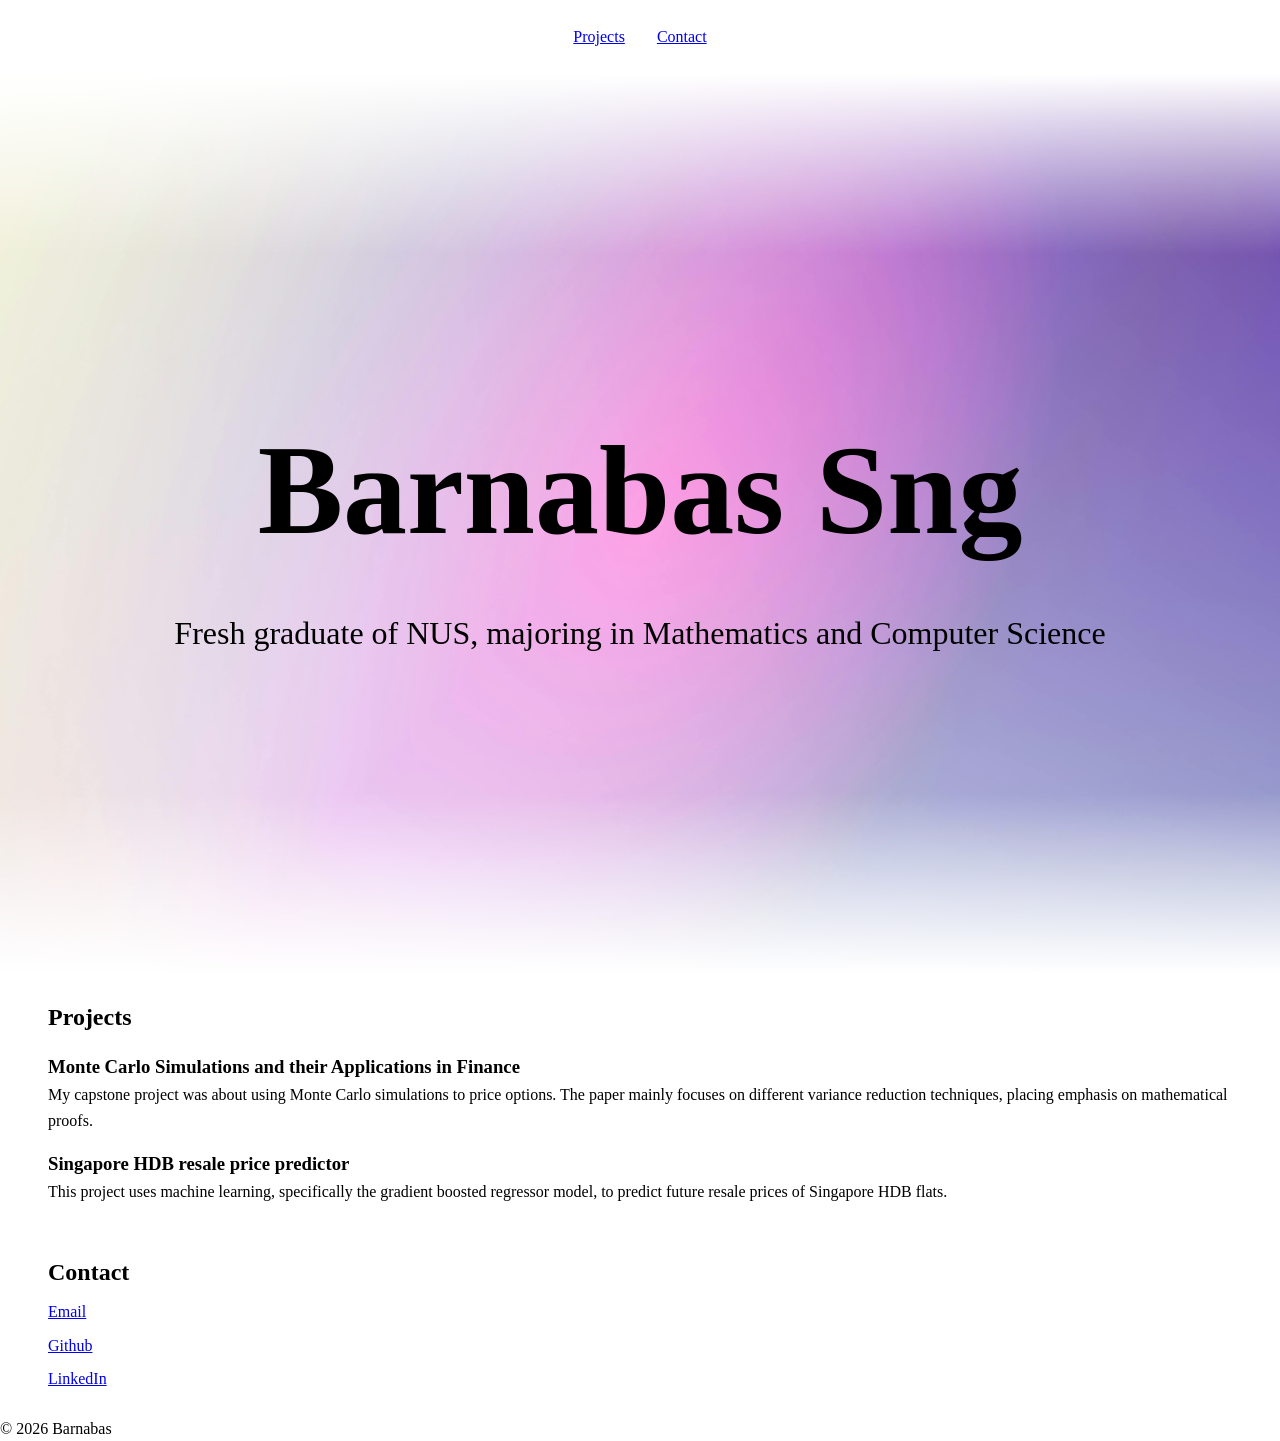
==== index.html @ d74410e7 "Change email" ====
<!DOCTYPE html>
<html lang="en">
<head>
    <meta charset="UTF-8">
    <meta name="viewport" content="width=device-width, initial-scale=1.0">
    <title>Barnabas Sng | Portfolio</title>

    <link rel="stylesheet" href="css/style.css">
</head>
<body>

    <header>
        <nav>
            <ul>
                <li><a href="#projects">Projects</a></li>
                <li><a href="#contact">Contact</a></li>
            </ul>
        </nav>
    </header>

    <main>

        <section id="hero">
            <h2>Barnabas Sng</h2>
            <p>
                Fresh graduate of NUS, majoring in Mathematics and Computer Science
            </p>
        </section>

        <section id="projects">
            <h2>Projects</h2>

            <article>
                <h3>Monte Carlo Simulations and their Applications in Finance </h3>
                <p>My capstone project was about using Monte Carlo simulations to price options. 
                    The paper mainly focuses on different variance reduction techniques, placing emphasis
                    on mathematical proofs.
                </p>
            </article>

            <article>
                <h3>Singapore HDB resale price predictor</h3>
                <p>This project uses machine learning, specifically the gradient boosted regressor 
                    model, to predict future resale prices of Singapore HDB flats.
                </p>
            </article>
        </section>

        <section id="contact">
            <h2>Contact</h2>

            <a href="mailto:barnabassng10@gmail.com">Email</a>
            <a href="https://github.com/BarnabasSng">Github </a>
            <a href="https://www.linkedin.com/in/barnabas-sng">LinkedIn</a>
        </section>

    </main>

    <footer>
        <p>&copy; 2026 Barnabas</p>
    </footer>

</body>
</html>
---- css/style.css ----
* {
    margin: 0;
    padding: 0;
    box-sizing: border-box;
}

body {
    font-family: Inter;
    line-height: 1.6;
}

nav {
    display: flex;
    justify-content: center;
    align-items: center;

    padding: 1.5rem 3rem;
}

nav ul {
    list-style: none;
    display: flex;
    gap: 2rem;
}

#hero {

    height: 100dvh;
    display: flex;
    flex-direction: column;

    justify-content: center;
    align-items: center;

    gap: 1rem;

    text-align: center;

    background-image: url(../images/hero_background.jpg);
    background-position: center;
    background-size: cover;
    position: relative;
    mask-image: linear-gradient(
        to bottom,
        transparent,
        black 20%,
        black 80%,
        transparent
    );

}

#hero h2 {
    font-size: clamp(3rem, 12vw, 8rem);
}

#hero p {
    font-size: 2rem;
}

#projects {

    padding: 1.5rem 3rem;


    background-color: white;

    display: flex;
    flex-direction: column;

    justify-content: center;
    align-items: left;

    gap: 1rem;

}

#projects h2 {

    align-self: flex-start;
}

#contact {

    padding: 1.5rem 3rem;

    background-color: white;

    display: flex;
    flex-direction: column;

    justify-content: center;
    align-items: left;

    gap: 0.5rem;


}

#contact h2 {

    align-self: flex-start;
}
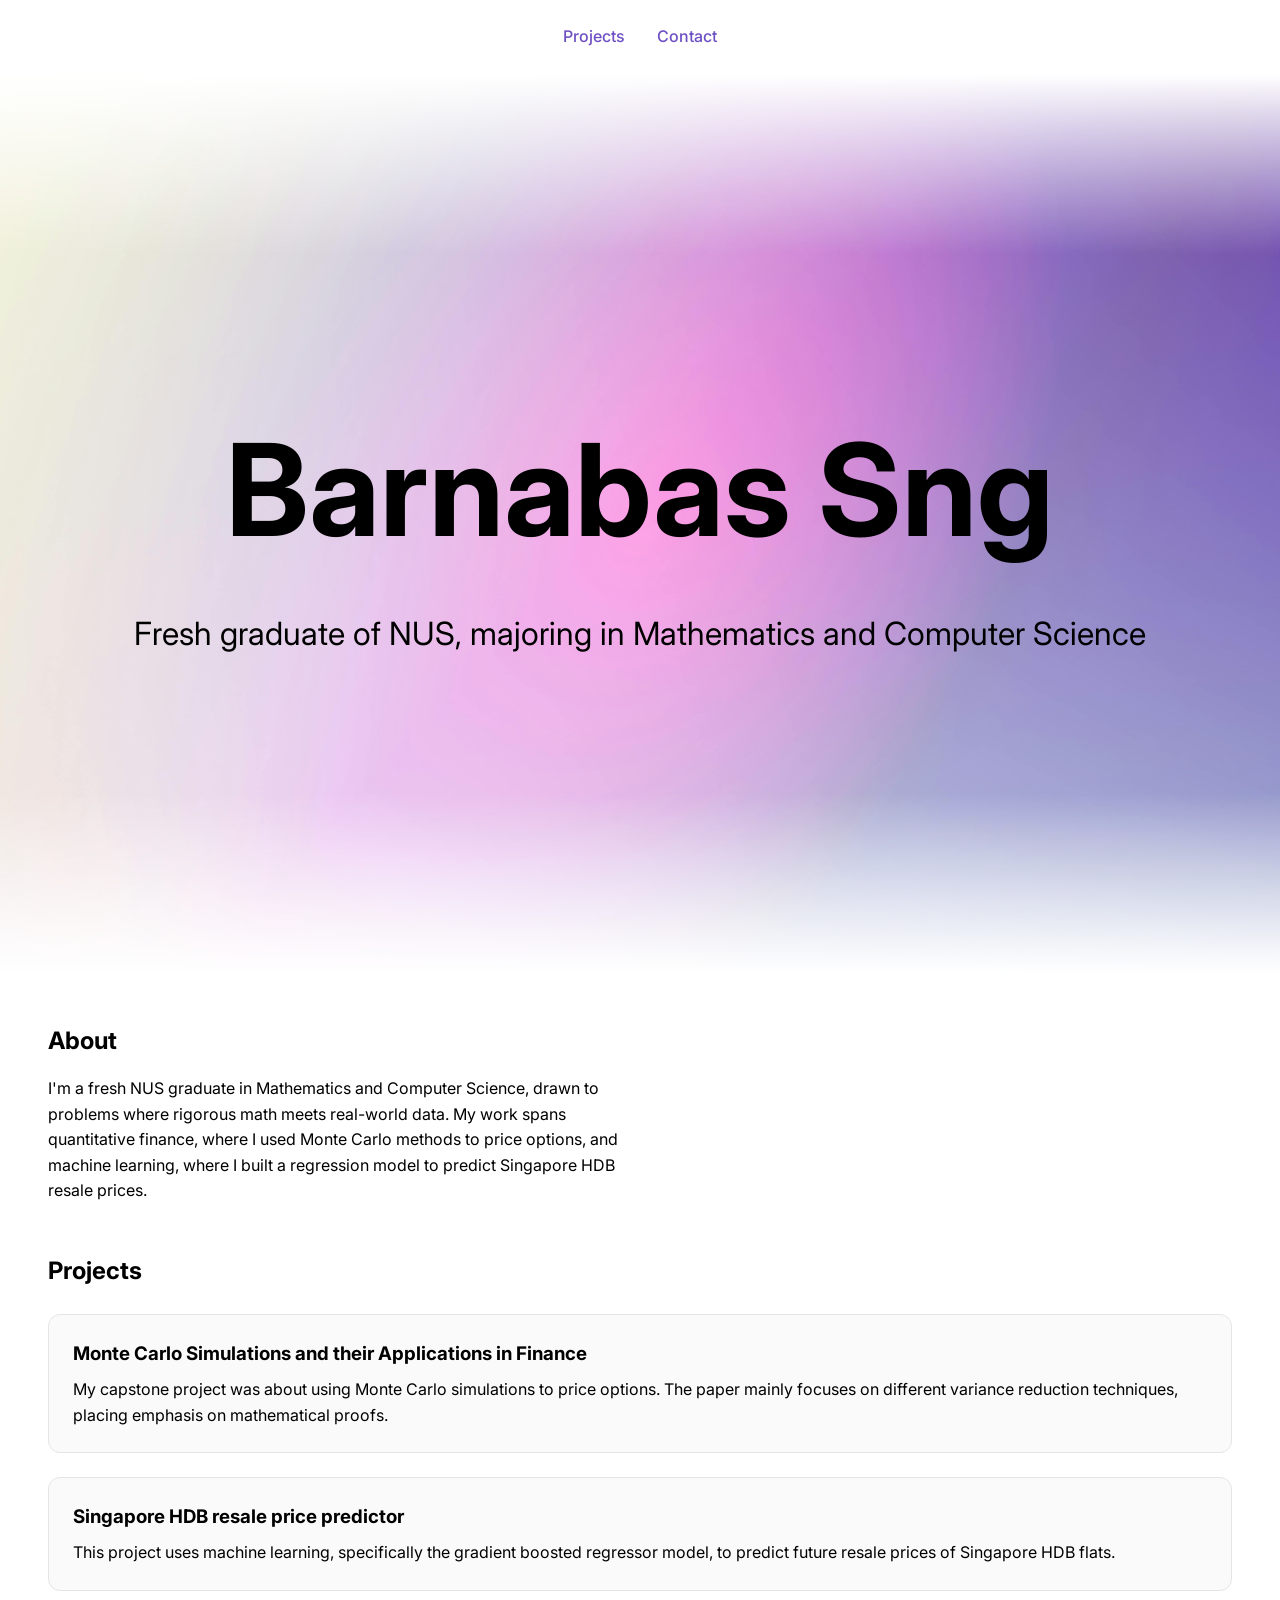
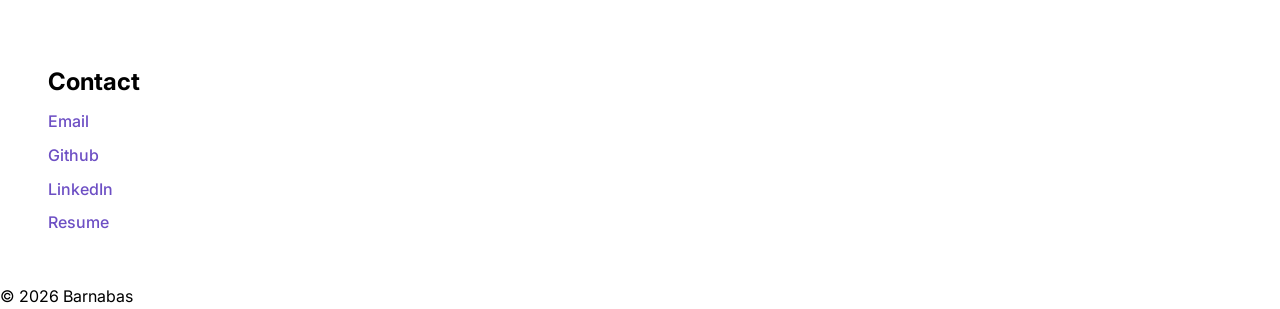
==== commit 9dedf091: "Polish site visuals, fix CSS bug, add About section and resume link Style contact/project links, add" ====
--- a/index.html
+++ b/index.html
@@ -4,6 +4,19 @@
     <meta charset="UTF-8">
     <meta name="viewport" content="width=device-width, initial-scale=1.0">
     <title>Barnabas Sng | Portfolio</title>
+    <meta name="description" content="Barnabas Sng - NUS graduate in Mathematics and Computer Science. Portfolio featuring projects in quantitative finance and machine learning.">
+
+    <meta property="og:title" content="Barnabas Sng | Portfolio">
+    <meta property="og:description" content="NUS graduate in Mathematics and Computer Science. Portfolio featuring projects in quantitative finance and machine learning.">
+    <meta property="og:type" content="website">
+    <meta property="og:url" content="https://barnabassng.com">
+    <meta property="og:image" content="https://barnabassng.com/images/hero_background.jpg">
+
+    <link rel="icon" type="image/svg+xml" href="images/favicon.svg">
+
+    <link rel="preconnect" href="https://fonts.googleapis.com">
+    <link rel="preconnect" href="https://fonts.gstatic.com" crossorigin>
+    <link href="https://fonts.googleapis.com/css2?family=Inter:wght@400;500;700;800&display=swap" rel="stylesheet">
 
     <link rel="stylesheet" href="css/style.css">
 </head>
@@ -24,6 +37,16 @@
             <h2>Barnabas Sng</h2>
             <p>
                 Fresh graduate of NUS, majoring in Mathematics and Computer Science
+            </p>
+        </section>
+
+        <section id="about">
+            <h2>About</h2>
+            <p>
+                I'm a fresh NUS graduate in Mathematics and Computer Science, drawn to problems
+                where rigorous math meets real-world data. My work spans quantitative finance,
+                where I used Monte Carlo methods to price options, and machine learning, where
+                I built a regression model to predict Singapore HDB resale prices.
             </p>
         </section>
 
@@ -52,6 +75,7 @@
             <a href="mailto:barnabassng10@gmail.com">Email</a>
             <a href="https://github.com/BarnabasSng">Github </a>
             <a href="https://www.linkedin.com/in/barnabas-sng">LinkedIn</a>
+            <a href="files/Barnabas_Sng_resume.pdf" target="_blank">Resume</a>
         </section>
 
     </main>
--- a/css/style.css
+++ b/css/style.css
@@ -58,10 +58,31 @@
     font-size: 2rem;
 }
 
+#about {
+
+    padding: 3rem 3rem 1.5rem;
+
+    background-color: white;
+
+    display: flex;
+    flex-direction: column;
+
+    align-items: flex-start;
+
+    gap: 1rem;
+
+    max-width: 42rem;
+
+}
+
+#about h2 {
+
+    align-self: flex-start;
+}
+
 #projects {
 
-    padding: 1.5rem 3rem;
-
+    padding: 1.5rem 3rem 3rem;
 
     background-color: white;
 
@@ -69,9 +90,9 @@
     flex-direction: column;
 
     justify-content: center;
-    align-items: left;
+    align-items: flex-start;
 
-    gap: 1rem;
+    gap: 1.5rem;
 
 }
 
@@ -80,9 +101,21 @@
     align-self: flex-start;
 }
 
+#projects article {
+    width: 100%;
+    padding: 1.5rem;
+    border: 1px solid #e5e5e5;
+    border-radius: 0.75rem;
+    background-color: #fafafa;
+}
+
+#projects article h3 {
+    margin-bottom: 0.5rem;
+}
+
 #contact {
 
-    padding: 1.5rem 3rem;
+    padding: 1.5rem 3rem 3rem;
 
     background-color: white;
 
@@ -90,7 +123,7 @@
     flex-direction: column;
 
     justify-content: center;
-    align-items: left;
+    align-items: flex-start;
 
     gap: 0.5rem;
 
@@ -101,3 +134,19 @@
 
     align-self: flex-start;
 }
+
+nav a,
+#contact a {
+    color: #6d4fc4;
+    text-decoration: none;
+    font-weight: 500;
+    transition: color 0.15s ease;
+}
+
+nav a:hover,
+nav a:focus-visible,
+#contact a:hover,
+#contact a:focus-visible {
+    color: #a855f7;
+    text-decoration: underline;
+}
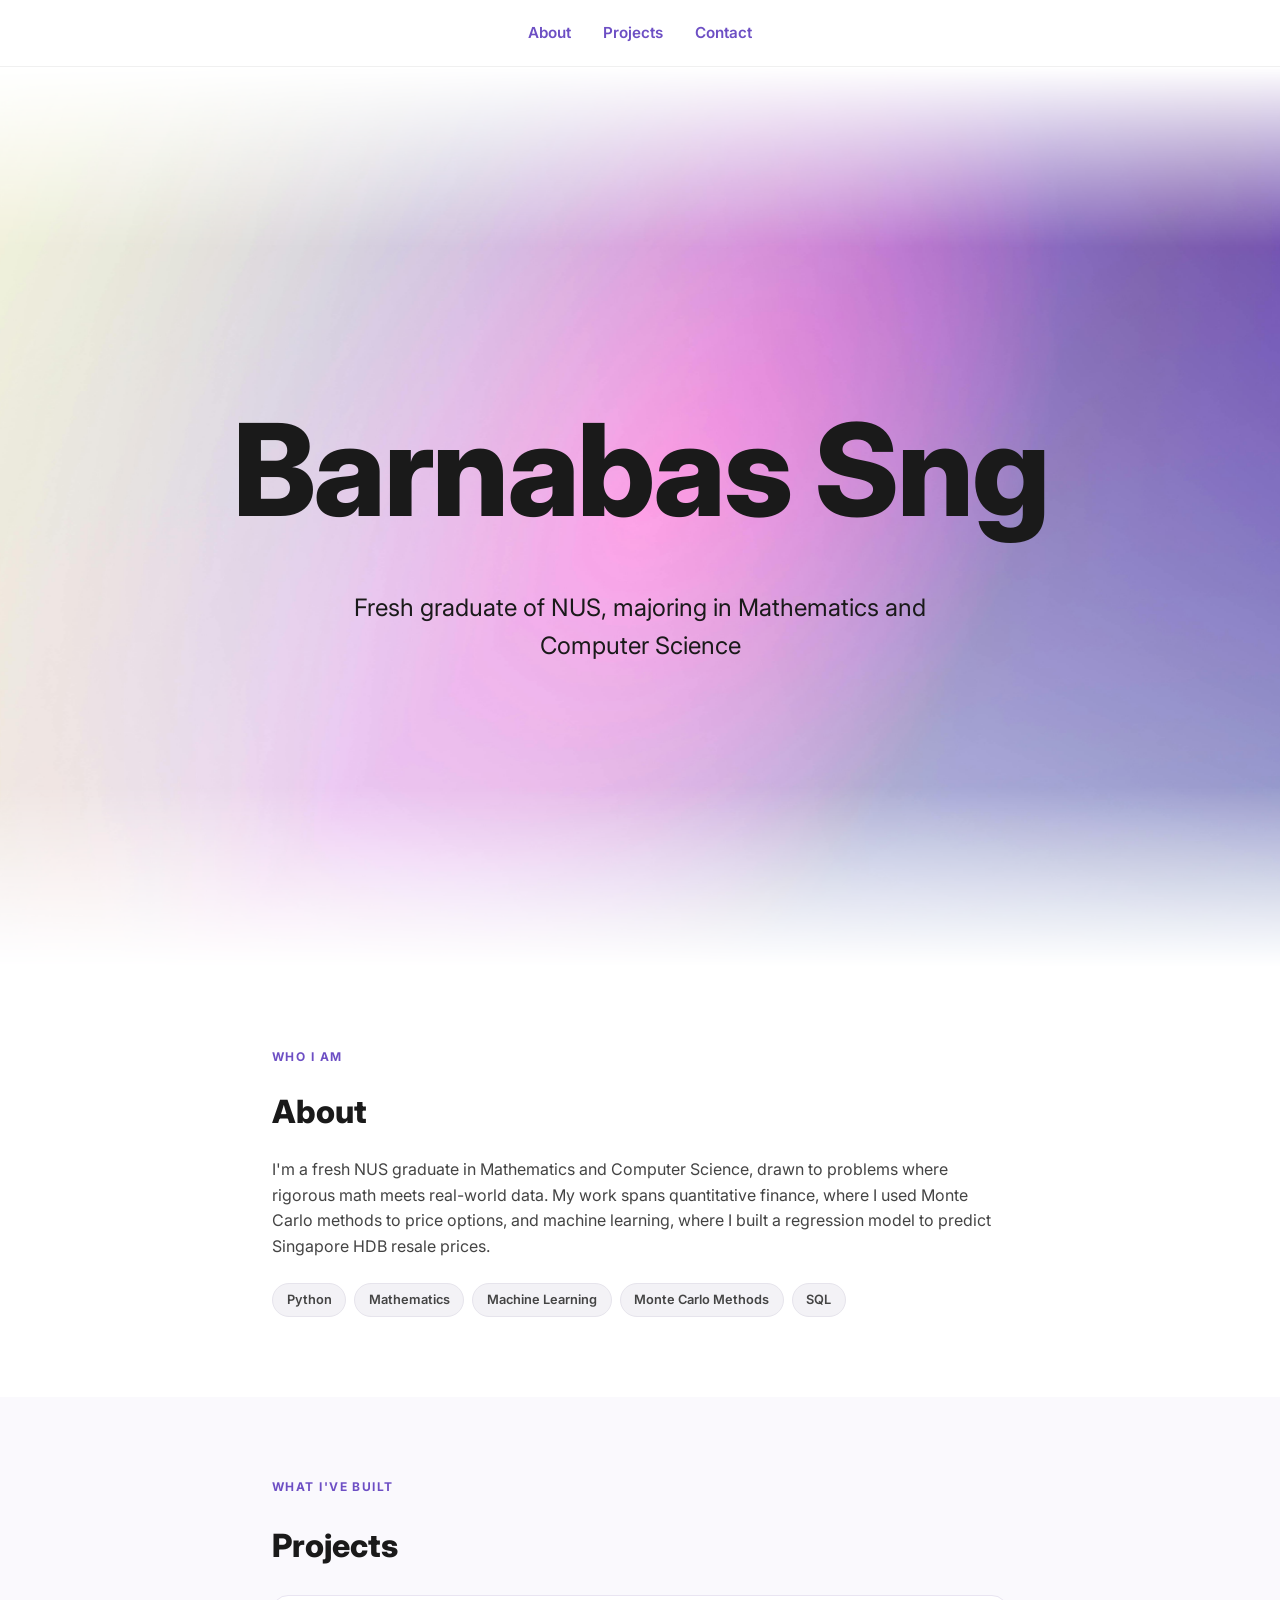
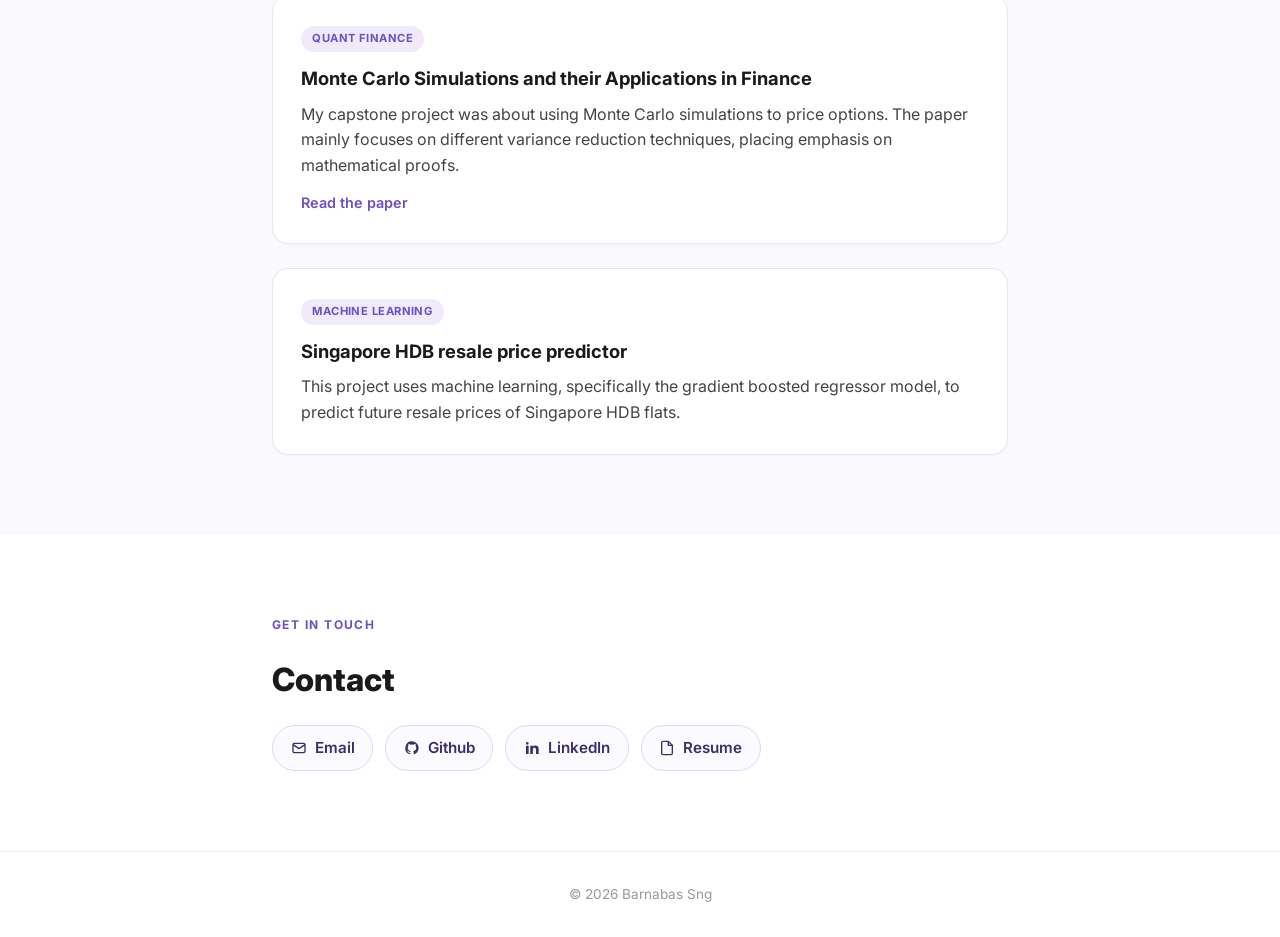
==== commit 85990a32: "Add visual polish: sticky nav, section rhythm, pill contact buttons Cap content width for readabilit" ====
--- a/index.html
+++ b/index.html
@@ -16,7 +16,7 @@
 
     <link rel="preconnect" href="https://fonts.googleapis.com">
     <link rel="preconnect" href="https://fonts.gstatic.com" crossorigin>
-    <link href="https://fonts.googleapis.com/css2?family=Inter:wght@400;500;700;800&display=swap" rel="stylesheet">
+    <link href="https://fonts.googleapis.com/css2?family=Inter:wght@400;500;600;700;800&display=swap" rel="stylesheet">
 
     <link rel="stylesheet" href="css/style.css">
 </head>
@@ -25,6 +25,7 @@
     <header>
         <nav>
             <ul>
+                <li><a href="#about">About</a></li>
                 <li><a href="#projects">Projects</a></li>
                 <li><a href="#contact">Contact</a></li>
             </ul>
@@ -40,49 +41,71 @@
             </p>
         </section>
 
-        <section id="about">
-            <h2>About</h2>
-            <p>
-                I'm a fresh NUS graduate in Mathematics and Computer Science, drawn to problems
-                where rigorous math meets real-world data. My work spans quantitative finance,
-                where I used Monte Carlo methods to price options, and machine learning, where
-                I built a regression model to predict Singapore HDB resale prices.
-            </p>
+        <section id="about" class="reveal">
+            <div class="section-inner">
+                <span class="eyebrow">Who I am</span>
+                <h2>About</h2>
+                <p>
+                    I'm a fresh NUS graduate in Mathematics and Computer Science, drawn to problems
+                    where rigorous math meets real-world data. My work spans quantitative finance,
+                    where I used Monte Carlo methods to price options, and machine learning, where
+                    I built a regression model to predict Singapore HDB resale prices.
+                </p>
+                <div class="skills">
+                    <span>Python</span>
+                    <span>Mathematics</span>
+                    <span>Machine Learning</span>
+                    <span>Monte Carlo Methods</span>
+                    <span>SQL</span>
+                </div>
+            </div>
         </section>
 
-        <section id="projects">
-            <h2>Projects</h2>
+        <section id="projects" class="reveal">
+            <div class="section-inner">
+                <span class="eyebrow">What I've built</span>
+                <h2>Projects</h2>
 
-            <article>
-                <h3>Monte Carlo Simulations and their Applications in Finance </h3>
-                <p>My capstone project was about using Monte Carlo simulations to price options. 
-                    The paper mainly focuses on different variance reduction techniques, placing emphasis
-                    on mathematical proofs.
-                </p>
-            </article>
+                <article>
+                    <span class="tag">Quant Finance</span>
+                    <h3>Monte Carlo Simulations and their Applications in Finance</h3>
+                    <p>My capstone project was about using Monte Carlo simulations to price options.
+                        The paper mainly focuses on different variance reduction techniques, placing emphasis
+                        on mathematical proofs.
+                    </p>
+                    <a class="project-link" href="https://github.com/BarnabasSng/Monte-Carlo-Simulations-and-their-Applications-in-Finance/blob/master/MA4198_BarnabasSng.pdf" target="_blank" rel="noopener">Read the paper</a>
+                </article>
 
-            <article>
-                <h3>Singapore HDB resale price predictor</h3>
-                <p>This project uses machine learning, specifically the gradient boosted regressor 
-                    model, to predict future resale prices of Singapore HDB flats.
-                </p>
-            </article>
+                <article>
+                    <span class="tag">Machine Learning</span>
+                    <h3>Singapore HDB resale price predictor</h3>
+                    <p>This project uses machine learning, specifically the gradient boosted regressor
+                        model, to predict future resale prices of Singapore HDB flats.
+                    </p>
+                </article>
+            </div>
         </section>
 
-        <section id="contact">
-            <h2>Contact</h2>
-
-            <a href="mailto:barnabassng10@gmail.com">Email</a>
-            <a href="https://github.com/BarnabasSng">Github </a>
-            <a href="https://www.linkedin.com/in/barnabas-sng">LinkedIn</a>
-            <a href="files/Barnabas_Sng_resume.pdf" target="_blank">Resume</a>
+        <section id="contact" class="reveal">
+            <div class="section-inner">
+                <span class="eyebrow">Get in touch</span>
+                <h2>Contact</h2>
+                <div class="contact-links">
+                    <a href="mailto:barnabassng10@gmail.com"><svg viewBox="0 0 24 24" fill="none" stroke="currentColor" stroke-width="2"><rect x="3" y="5" width="18" height="14" rx="2"/><path d="m3 7 9 6 9-6"/></svg>Email</a>
+                    <a href="https://github.com/BarnabasSng"><svg viewBox="0 0 24 24" fill="currentColor"><path d="M12 2a10 10 0 0 0-3.16 19.49c.5.09.68-.22.68-.48v-1.7c-2.78.6-3.37-1.34-3.37-1.34-.46-1.16-1.11-1.47-1.11-1.47-.91-.62.07-.6.07-.6 1 .07 1.53 1.03 1.53 1.03.89 1.52 2.34 1.08 2.91.83.09-.65.35-1.08.63-1.33-2.22-.25-4.56-1.11-4.56-4.93 0-1.09.39-1.98 1.03-2.68-.1-.25-.45-1.27.1-2.65 0 0 .84-.27 2.75 1.02a9.5 9.5 0 0 1 5 0c1.91-1.29 2.75-1.02 2.75-1.02.55 1.38.2 2.4.1 2.65.64.7 1.03 1.59 1.03 2.68 0 3.83-2.34 4.68-4.57 4.92.36.31.68.92.68 1.85v2.74c0 .27.18.58.69.48A10 10 0 0 0 12 2Z"/></svg>Github</a>
+                    <a href="https://www.linkedin.com/in/barnabas-sng"><svg viewBox="0 0 24 24" fill="currentColor"><path d="M6.94 5a2 2 0 1 1-4-.02 2 2 0 0 1 4 .02ZM7 8.48H3V21h4V8.48Zm6.32 0H9.34V21h3.94v-6.57c0-3.66 4.77-3.96 4.77 0V21H22v-7.93c0-6.17-7.06-5.94-8.68-2.91V8.48Z"/></svg>LinkedIn</a>
+                    <a href="files/Barnabas_Sng_resume.pdf" target="_blank" rel="noopener"><svg viewBox="0 0 24 24" fill="none" stroke="currentColor" stroke-width="2"><path d="M14 2H6a2 2 0 0 0-2 2v16a2 2 0 0 0 2 2h12a2 2 0 0 0 2-2V8Z"/><path d="M14 2v6h6"/></svg>Resume</a>
+                </div>
+            </div>
         </section>
 
     </main>
 
     <footer>
-        <p>&copy; 2026 Barnabas</p>
+        <p>&copy; 2026 Barnabas Sng</p>
     </footer>
 
+    <script src="js/main.js"></script>
+
 </body>
-</html>+</html>
--- a/css/style.css
+++ b/css/style.css
@@ -5,8 +5,18 @@
 }
 
 body {
-    font-family: Inter;
+    font-family: Inter, system-ui, sans-serif;
     line-height: 1.6;
+    color: #1a1a1a;
+}
+
+header {
+    position: sticky;
+    top: 0;
+    z-index: 10;
+    backdrop-filter: blur(10px);
+    background: rgba(255, 255, 255, 0.7);
+    border-bottom: 1px solid rgba(0, 0, 0, 0.06);
 }
 
 nav {
@@ -14,13 +24,26 @@
     justify-content: center;
     align-items: center;
 
-    padding: 1.5rem 3rem;
+    padding: 1.25rem 3rem;
 }
 
 nav ul {
     list-style: none;
     display: flex;
     gap: 2rem;
+}
+
+nav a {
+    color: #6d4fc4;
+    text-decoration: none;
+    font-weight: 600;
+    font-size: 0.95rem;
+    transition: color 0.15s ease;
+}
+
+nav a:hover,
+nav a:focus-visible {
+    color: #a855f7;
 }
 
 #hero {
@@ -52,101 +75,189 @@
 
 #hero h2 {
     font-size: clamp(3rem, 12vw, 8rem);
+    font-weight: 800;
+    letter-spacing: -0.02em;
 }
 
 #hero p {
+    font-size: 1.5rem;
+    max-width: 40rem;
+}
+
+.section-inner {
+    max-width: 46rem;
+    margin: 0 auto;
+    display: flex;
+    flex-direction: column;
+    align-items: flex-start;
+    gap: 1.25rem;
+}
+
+.eyebrow {
+    font-size: 0.75rem;
+    font-weight: 700;
+    letter-spacing: 0.12em;
+    text-transform: uppercase;
+    color: #6d4fc4;
+}
+
+.reveal {
+    opacity: 0;
+    transform: translateY(16px);
+    transition: opacity 0.6s ease, transform 0.6s ease;
+}
+
+.reveal.revealed {
+    opacity: 1;
+    transform: translateY(0);
+}
+
+#about {
+
+    padding: 5rem 3rem;
+
+    background-color: #ffffff;
+
+}
+
+#about h2,
+#projects h2,
+#contact h2 {
     font-size: 2rem;
-}
-
-#about {
-
-    padding: 3rem 3rem 1.5rem;
-
-    background-color: white;
-
-    display: flex;
-    flex-direction: column;
-
-    align-items: flex-start;
-
-    gap: 1rem;
-
-    max-width: 42rem;
-
-}
-
-#about h2 {
-
-    align-self: flex-start;
+    font-weight: 800;
+}
+
+#about p {
+    color: #444;
+}
+
+.skills {
+    display: flex;
+    flex-wrap: wrap;
+    gap: 0.5rem;
+    margin-top: 0.25rem;
+}
+
+.skills span {
+    font-size: 0.8rem;
+    font-weight: 600;
+    color: #444;
+    background: #f3f2f6;
+    border: 1px solid #e6e4ec;
+    border-radius: 999px;
+    padding: 0.35rem 0.85rem;
 }
 
 #projects {
 
-    padding: 1.5rem 3rem 3rem;
-
-    background-color: white;
-
-    display: flex;
-    flex-direction: column;
-
-    justify-content: center;
-    align-items: flex-start;
-
+    padding: 5rem 3rem;
+
+    background-color: #faf9fd;
+
+}
+
+#projects .section-inner {
     gap: 1.5rem;
-
-}
-
-#projects h2 {
-
-    align-self: flex-start;
 }
 
 #projects article {
     width: 100%;
-    padding: 1.5rem;
-    border: 1px solid #e5e5e5;
-    border-radius: 0.75rem;
-    background-color: #fafafa;
+    padding: 1.75rem;
+    border: 1px solid #e9e5f2;
+    border-radius: 1rem;
+    background-color: #ffffff;
+    box-shadow: 0 1px 2px rgba(20, 10, 40, 0.03);
+    transition: transform 0.18s ease, box-shadow 0.18s ease, border-color 0.18s ease;
+    position: relative;
+}
+
+#projects article:hover {
+    transform: translateY(-4px);
+    box-shadow: 0 14px 28px rgba(80, 50, 150, 0.12);
+    border-color: #d9cdf0;
+}
+
+#projects article .tag {
+    display: inline-block;
+    font-size: 0.7rem;
+    font-weight: 700;
+    letter-spacing: 0.04em;
+    text-transform: uppercase;
+    color: #6d4fc4;
+    background: #f1eafb;
+    border-radius: 999px;
+    padding: 0.25rem 0.7rem;
+    margin-bottom: 0.75rem;
 }
 
 #projects article h3 {
     margin-bottom: 0.5rem;
+    font-size: 1.15rem;
+}
+
+#projects article p {
+    color: #444;
+}
+
+.project-link {
+    display: inline-block;
+    margin-top: 0.75rem;
+    color: #6d4fc4;
+    font-weight: 600;
+    font-size: 0.9rem;
+    text-decoration: none;
+}
+
+.project-link:hover,
+.project-link:focus-visible {
+    text-decoration: underline;
 }
 
 #contact {
 
-    padding: 1.5rem 3rem 3rem;
-
-    background-color: white;
-
-    display: flex;
-    flex-direction: column;
-
-    justify-content: center;
-    align-items: flex-start;
-
+    padding: 5rem 3rem;
+
+    background-color: #ffffff;
+
+}
+
+.contact-links {
+    display: flex;
+    flex-wrap: wrap;
+    gap: 0.75rem;
+}
+
+.contact-links a {
+    display: inline-flex;
+    align-items: center;
     gap: 0.5rem;
-
-
-}
-
-#contact h2 {
-
-    align-self: flex-start;
-}
-
-nav a,
-#contact a {
-    color: #6d4fc4;
+    color: #3d2c6b;
     text-decoration: none;
-    font-weight: 500;
-    transition: color 0.15s ease;
-}
-
-nav a:hover,
-nav a:focus-visible,
-#contact a:hover,
-#contact a:focus-visible {
-    color: #a855f7;
-    text-decoration: underline;
-}
+    font-weight: 600;
+    font-size: 0.95rem;
+    padding: 0.6rem 1.1rem;
+    border: 1px solid #e0d8f2;
+    border-radius: 999px;
+    background: #fbfaff;
+    transition: background 0.15s ease, border-color 0.15s ease, transform 0.15s ease;
+}
+
+.contact-links a:hover,
+.contact-links a:focus-visible {
+    background: #f1eafb;
+    border-color: #c9b8ea;
+    transform: translateY(-2px);
+}
+
+.contact-links svg {
+    width: 1rem;
+    height: 1rem;
+}
+
+footer {
+    padding: 2rem 3rem;
+    text-align: center;
+    border-top: 1px solid #eee;
+    color: #999;
+    font-size: 0.85rem;
+}
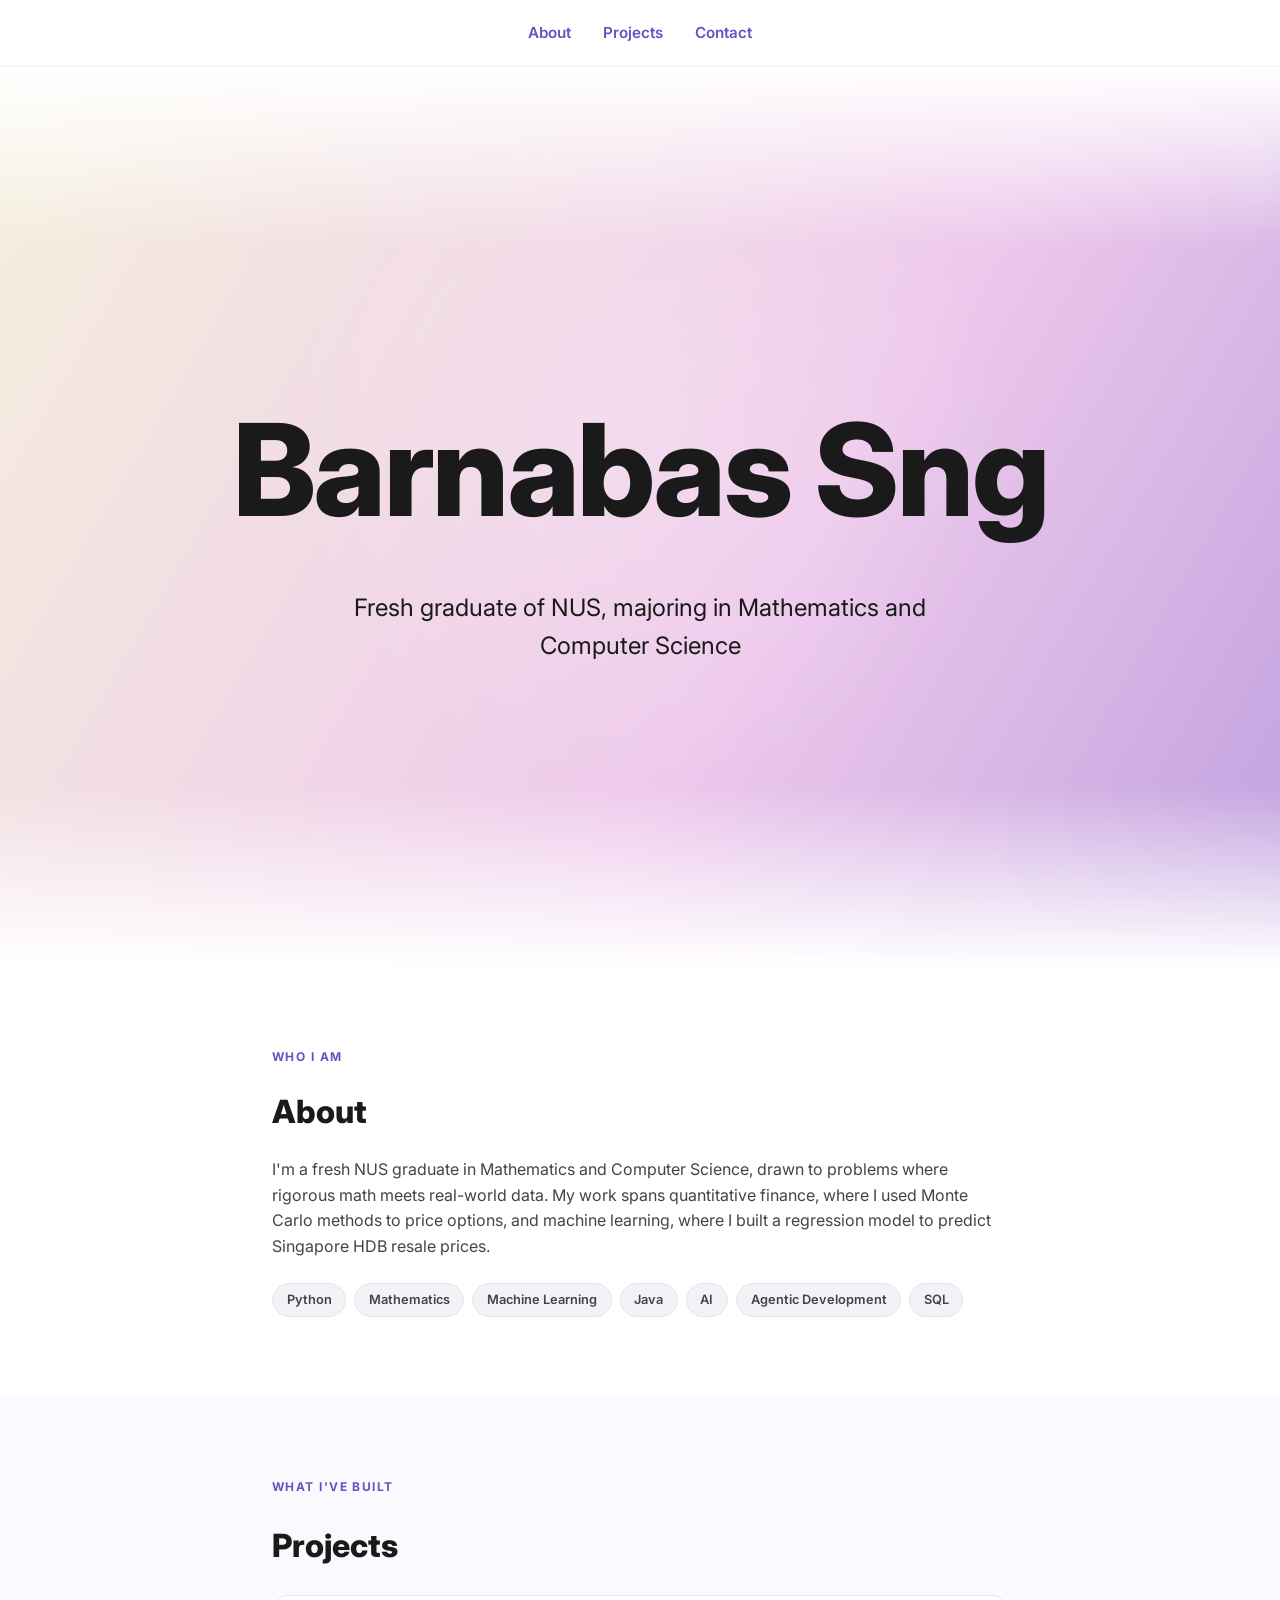
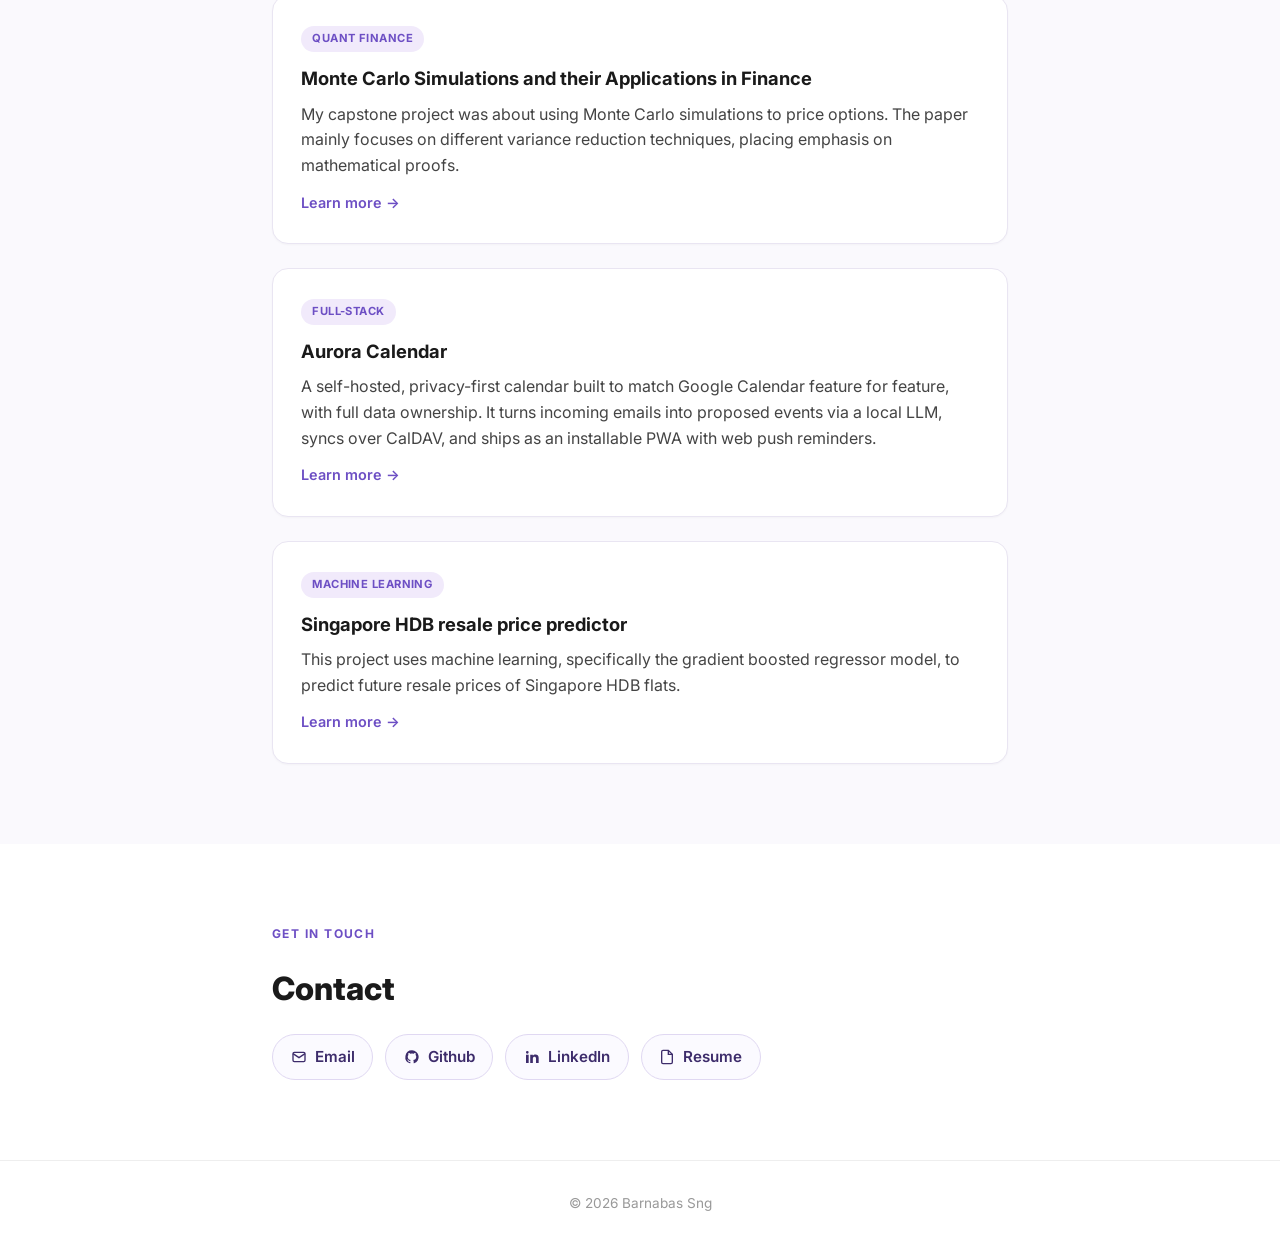
==== commit 49a1d4a3: "Add Aurora Calendar project and per-project detail pages Adds a project card for the new Aurora Cale" ====
--- a/index.html
+++ b/index.html
@@ -55,7 +55,9 @@
                     <span>Python</span>
                     <span>Mathematics</span>
                     <span>Machine Learning</span>
-                    <span>Monte Carlo Methods</span>
+                    <span>Java</span>
+                    <span>AI</span>
+                    <span>Agentic Development</span>
                     <span>SQL</span>
                 </div>
             </div>
@@ -73,7 +75,17 @@
                         The paper mainly focuses on different variance reduction techniques, placing emphasis
                         on mathematical proofs.
                     </p>
-                    <a class="project-link" href="https://github.com/BarnabasSng/Monte-Carlo-Simulations-and-their-Applications-in-Finance/blob/master/MA4198_BarnabasSng.pdf" target="_blank" rel="noopener">Read the paper</a>
+                    <a class="project-link" href="projects/monte-carlo.html">Learn more &rarr;</a>
+                </article>
+
+                <article>
+                    <span class="tag">Full-Stack</span>
+                    <h3>Aurora Calendar</h3>
+                    <p>A self-hosted, privacy-first calendar built to match Google Calendar feature for feature,
+                        with full data ownership. It turns incoming emails into proposed events via a local LLM,
+                        syncs over CalDAV, and ships as an installable PWA with web push reminders.
+                    </p>
+                    <a class="project-link" href="projects/aurora-calendar.html">Learn more &rarr;</a>
                 </article>
 
                 <article>
@@ -82,6 +94,7 @@
                     <p>This project uses machine learning, specifically the gradient boosted regressor
                         model, to predict future resale prices of Singapore HDB flats.
                     </p>
+                    <a class="project-link" href="projects/hdb-resale-predictor.html">Learn more &rarr;</a>
                 </article>
             </div>
         </section>
--- a/css/style.css
+++ b/css/style.css
@@ -2,6 +2,10 @@
     margin: 0;
     padding: 0;
     box-sizing: border-box;
+}
+
+html {
+    scroll-behavior: smooth;
 }
 
 body {
@@ -59,9 +63,17 @@
 
     text-align: center;
 
-    background-image: url(../images/hero_background.jpg);
-    background-position: center;
-    background-size: cover;
+    background: linear-gradient(
+        120deg,
+        #f5f0dc,
+        #eec9ec,
+        #a78bd8,
+        #8f8fd4,
+        #eec9ec,
+        #f5f0dc
+    );
+    background-size: 300% 300%;
+    animation: hero-gradient 18s ease infinite;
     position: relative;
     mask-image: linear-gradient(
         to bottom,
@@ -71,6 +83,41 @@
         transparent
     );
 
+    --mx: 50%;
+    --my: 40%;
+
+}
+
+#hero::before {
+    content: '';
+    position: absolute;
+    inset: 0;
+    z-index: 0;
+    background: radial-gradient(
+        600px circle at var(--mx) var(--my),
+        rgba(255, 255, 255, 0.45),
+        transparent 60%
+    );
+    mix-blend-mode: soft-light;
+    pointer-events: none;
+}
+
+#hero h2,
+#hero p {
+    position: relative;
+    z-index: 1;
+}
+
+@keyframes hero-gradient {
+    0% {
+        background-position: 0% 50%;
+    }
+    50% {
+        background-position: 100% 50%;
+    }
+    100% {
+        background-position: 0% 50%;
+    }
 }
 
 #hero h2 {
@@ -102,14 +149,36 @@
 }
 
 .reveal {
+    opacity: 1;
+    transform: none;
+}
+
+.js .reveal {
     opacity: 0;
     transform: translateY(16px);
     transition: opacity 0.6s ease, transform 0.6s ease;
 }
 
-.reveal.revealed {
+.js .reveal.revealed {
     opacity: 1;
     transform: translateY(0);
+}
+
+@media (prefers-reduced-motion: reduce) {
+    html {
+        scroll-behavior: auto;
+    }
+
+    #hero {
+        animation: none;
+        background-position: 0% 50%;
+    }
+
+    .js .reveal {
+        opacity: 1;
+        transform: none;
+        transition: none;
+    }
 }
 
 #about {
@@ -261,3 +330,91 @@
     color: #999;
     font-size: 0.85rem;
 }
+
+.project-hero {
+    padding: 6rem 3rem 4rem;
+    display: flex;
+    flex-direction: column;
+    align-items: flex-start;
+    gap: 1rem;
+
+    background: linear-gradient(
+        120deg,
+        #f5f0dc,
+        #eec9ec,
+        #a78bd8,
+        #8f8fd4,
+        #eec9ec,
+        #f5f0dc
+    );
+    background-size: 300% 300%;
+    animation: hero-gradient 18s ease infinite;
+}
+
+.project-hero .section-inner {
+    gap: 0.75rem;
+}
+
+.project-hero h1 {
+    font-size: clamp(2rem, 6vw, 3.5rem);
+    font-weight: 800;
+    letter-spacing: -0.02em;
+}
+
+.project-hero .tagline {
+    font-size: 1.15rem;
+    max-width: 40rem;
+    color: #3d2c6b;
+}
+
+@media (prefers-reduced-motion: reduce) {
+    .project-hero {
+        animation: none;
+        background-position: 0% 50%;
+    }
+}
+
+.project-detail {
+    padding: 4rem 3rem;
+    background-color: #ffffff;
+}
+
+.project-detail .section-inner {
+    gap: 0.75rem;
+}
+
+.project-detail h2 {
+    font-size: 1.35rem;
+    font-weight: 800;
+    margin-top: 1.75rem;
+}
+
+.project-detail .section-inner > h2:first-child {
+    margin-top: 0;
+}
+
+.project-detail p {
+    color: #444;
+}
+
+.project-detail ul {
+    color: #444;
+    padding-left: 1.25rem;
+    display: flex;
+    flex-direction: column;
+    gap: 0.35rem;
+}
+
+.back-link {
+    display: inline-block;
+    margin-top: 2.5rem;
+    color: #6d4fc4;
+    font-weight: 600;
+    font-size: 0.9rem;
+    text-decoration: none;
+}
+
+.back-link:hover,
+.back-link:focus-visible {
+    text-decoration: underline;
+}
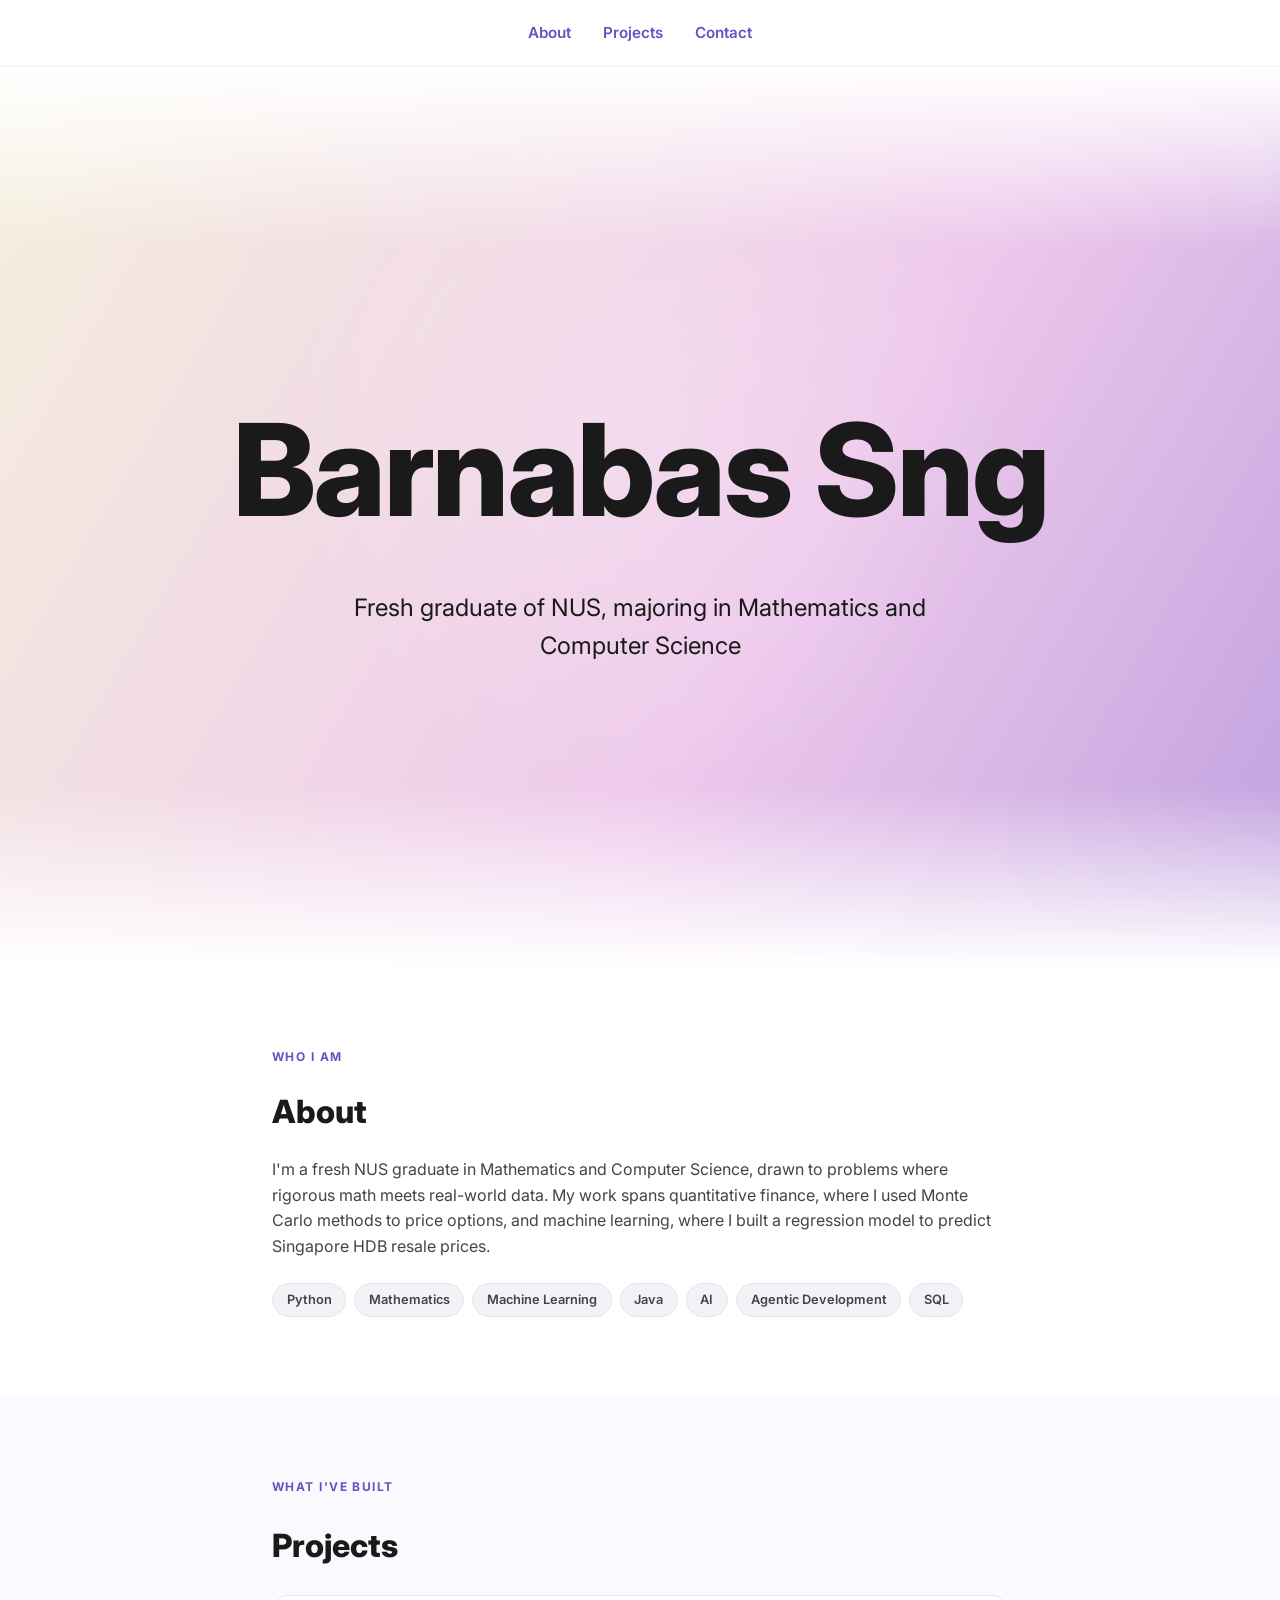
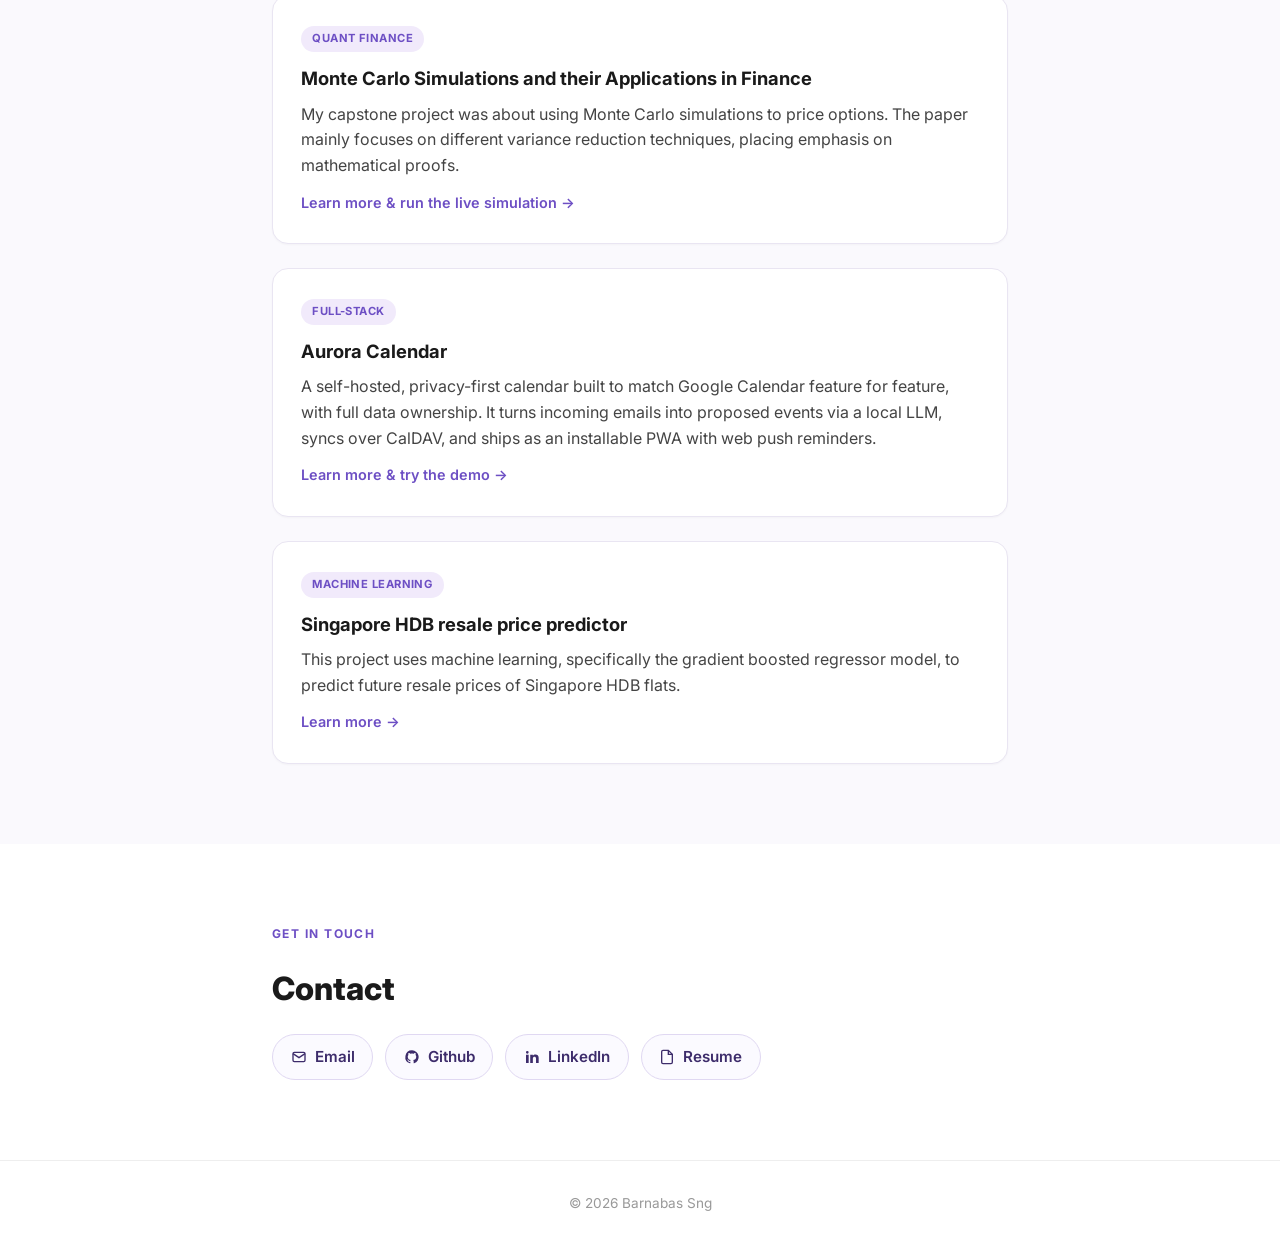
==== commit 0a814ceb: "Add interactive showcases to Monte Carlo and Aurora Calendar pages Monte Carlo: live in-browser opti" ====
--- a/index.html
+++ b/index.html
@@ -75,7 +75,7 @@
                         The paper mainly focuses on different variance reduction techniques, placing emphasis
                         on mathematical proofs.
                     </p>
-                    <a class="project-link" href="projects/monte-carlo.html">Learn more &rarr;</a>
+                    <a class="project-link" href="projects/monte-carlo.html">Learn more &amp; run the live simulation &rarr;</a>
                 </article>
 
                 <article>
@@ -85,7 +85,7 @@
                         with full data ownership. It turns incoming emails into proposed events via a local LLM,
                         syncs over CalDAV, and ships as an installable PWA with web push reminders.
                     </p>
-                    <a class="project-link" href="projects/aurora-calendar.html">Learn more &rarr;</a>
+                    <a class="project-link" href="projects/aurora-calendar.html">Learn more &amp; try the demo &rarr;</a>
                 </article>
 
                 <article>
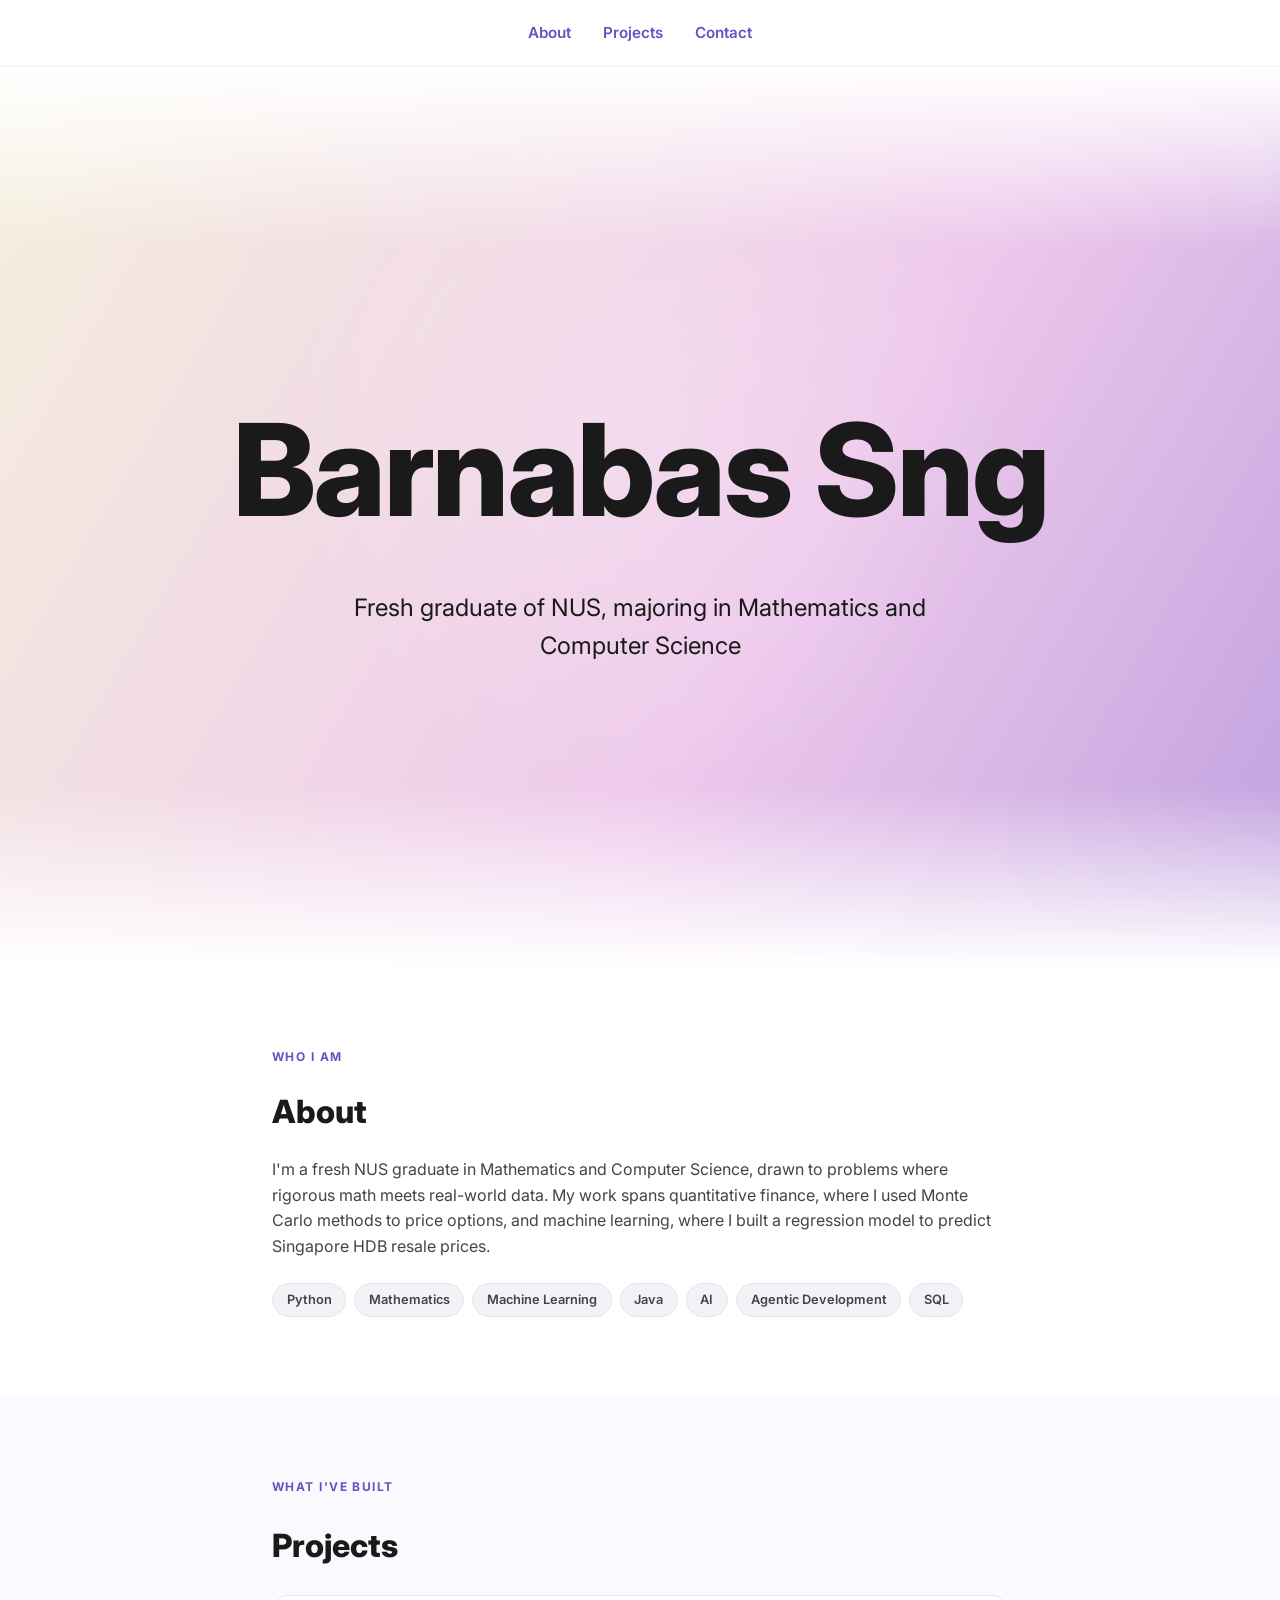
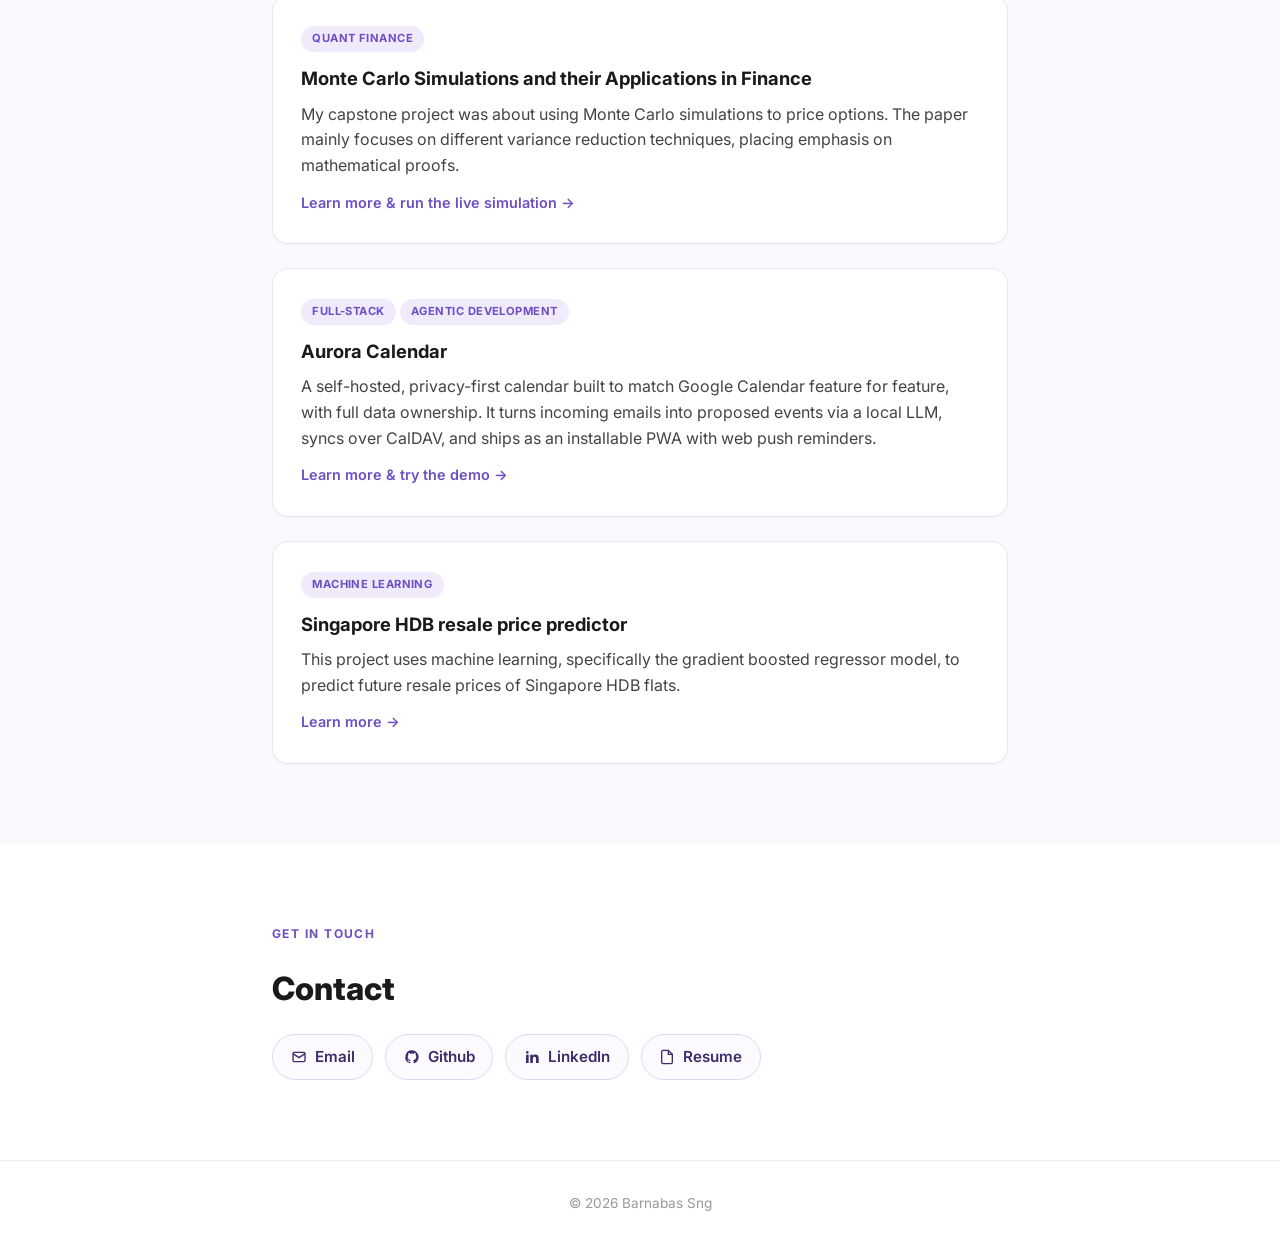
==== commit cc446a7d: "Add agentic development tag" ====
--- a/index.html
+++ b/index.html
@@ -80,6 +80,7 @@
 
                 <article>
                     <span class="tag">Full-Stack</span>
+ <span class="tag">Agentic Development</span>
                     <h3>Aurora Calendar</h3>
                     <p>A self-hosted, privacy-first calendar built to match Google Calendar feature for feature,
                         with full data ownership. It turns incoming emails into proposed events via a local LLM,
